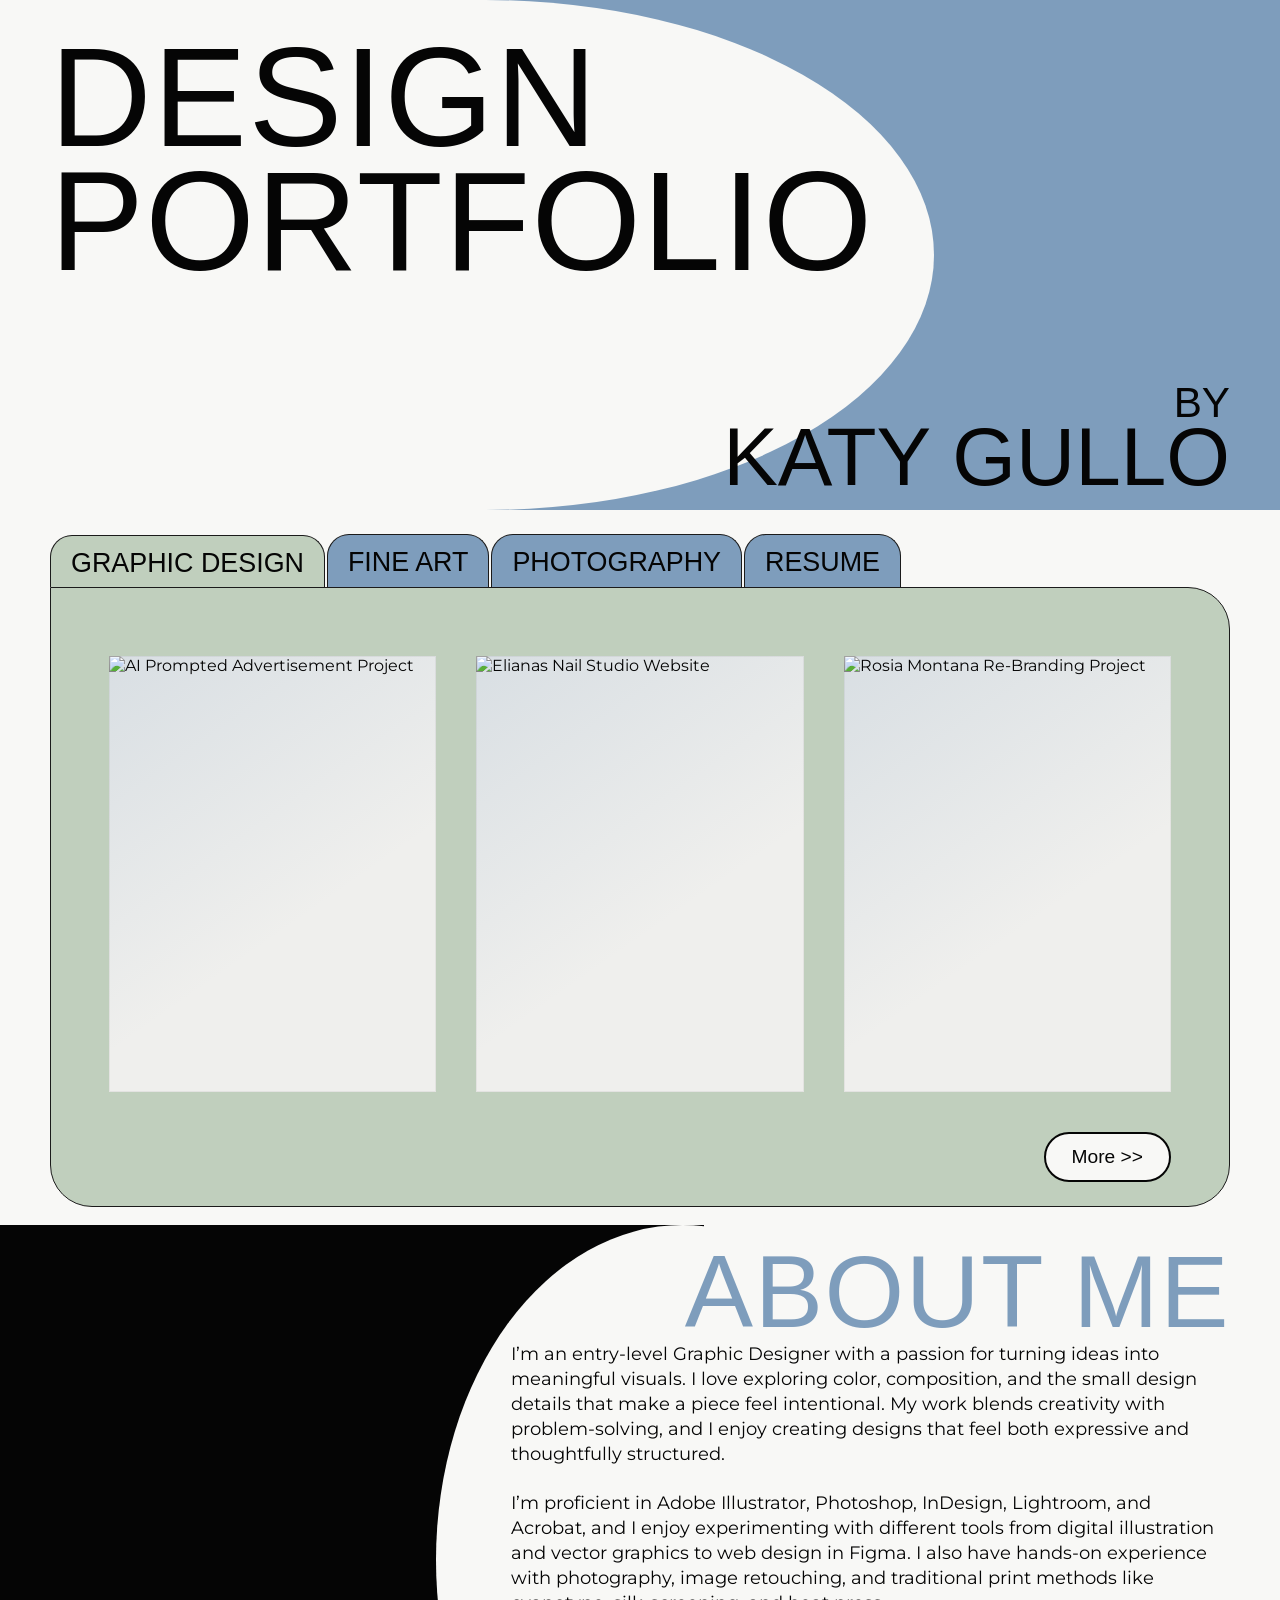
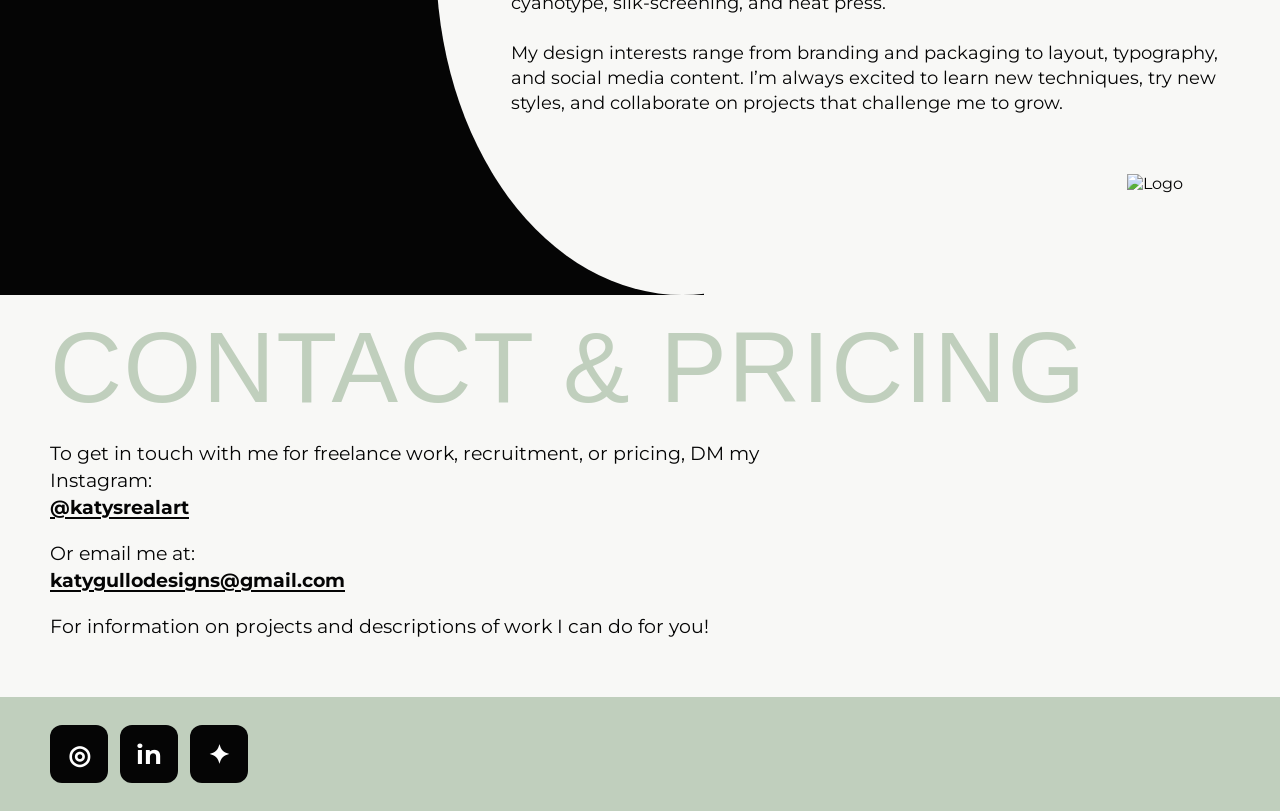
==== index.html @ 4bd1c9bb "Add files via upload" ====
<!DOCTYPE html>
<html lang="en">
<head>
  <meta charset="UTF-8">
  <meta name="viewport" content="width=device-width, initial-scale=1.0">

  <meta
    name="description"
    content="Design portfolio for Katy Gullo"
  >

  <title>Katy Gullo — Design Portfolio</title>

  <link rel="preconnect" href="https://fonts.googleapis.com">
  <link
    rel="preconnect"
    href="https://fonts.gstatic.com"
    crossorigin
  >

  <link
    href="https://fonts.googleapis.com/css2?family=Anton&family=Montserrat:wght@400;500;600;700&family=Sacramento&display=swap"
    rel="stylesheet"
  >

  <link rel="stylesheet" href="styles.css">
</head>

<body>

  <!-- Hero -->
  <header class="hero" id="top">
    <div class="hero-shape" aria-hidden="true"></div>

    <div class="hero-content shell">
      <h1>
        DESIGN<br>
        PORTFOLIO
      </h1>

      <div class="byline">
        <span>BY</span>
        <strong>KATY GULLO</strong>
      </div>
    </div>
  </header>

  <main>

    <!-- Portfolio -->
    <section
      class="portfolio shell"
      aria-labelledby="portfolio-heading"
    >
      <h2 id="portfolio-heading" class="sr-only">
        Portfolio
      </h2>

      <!-- Tabs -->
      <div
        class="tabs"
        role="tablist"
        aria-label="Portfolio categories"
      >
        <button
          class="tab active"
          id="graphic-tab"
          type="button"
          role="tab"
          aria-selected="true"
          aria-controls="graphic-panel"
          data-tab="graphic-panel"
        >
          Graphic Design
        </button>

        <button
          class="tab"
          id="fine-art-tab"
          type="button"
          role="tab"
          aria-selected="false"
          aria-controls="fine-art-panel"
          data-tab="fine-art-panel"
          tabindex="-1"
        >
          Fine Art
        </button>

        <button
          class="tab"
          id="photography-tab"
          type="button"
          role="tab"
          aria-selected="false"
          aria-controls="photography-panel"
          data-tab="photography-panel"
          tabindex="-1"
        >
          Photography
        </button>

        <button
          class="tab"
          id="resume-tab"
          type="button"
          role="tab"
          aria-selected="false"
          aria-controls="resume-panel"
          data-tab="resume-panel"
          tabindex="-1"
        >
          Resume
        </button>
      </div>

      <!-- Portfolio Panel -->
      <div class="portfolio-panel">

        <!-- Graphic Design -->
        <section
          class="tab-section active"
          id="graphic-panel"
          role="tabpanel"
          aria-labelledby="graphic-tab"
        >
          <div class="project-grid">

            <button
              class="project-card"
              type="button"
            >
              <div class="project-thumb">
                <img
                  src="images/Advertisement-02.png"
                  alt="AI Prompted Advertisement Project"
                >
              </div>
            </button>

            <button
              class="project-card"
              type="button"
            >
              <div class="project-thumb">
                <img
                  src="images/eliana-web.png"
                  alt="Elianas Nail Studio Website"
                >
              </div>
            </button>

            <button
              class="project-card"
              type="button"
            >
              <div class="project-thumb">
                <img
                  src="images/Rosia Montana Broschure.png"
                  alt="Rosia Montana Re-Branding Project"
                >
              </div>
            </button>

          </div>
        </section>

        <!-- Fine Art -->
        <section
          class="tab-section"
          id="fine-art-panel"
          role="tabpanel"
          aria-labelledby="fine-art-tab"
          hidden
        >
          <div class="project-grid">

            <button
              class="project-card"
              type="button"
            >
              <div class="project-thumb">
                <img
                  src="images/IMG_1880.jpeg"
                  alt="I Love TacoBell"
                >
              </div>
            </button>

            <button
              class="project-card"
              type="button"
            >
              <div class="project-thumb">
                <img
                  src="images/IMG_3014.jpeg"
                  alt="Barbies Dream House; Fabric Study"
                >
              </div>
            </button>

            <button
              class="project-card"
              type="button"
            >
              <div class="project-thumb">
                <img
                  src="images/FJH KG 1.jpg"
                  alt="Muscle Mother I"
                >
              </div>
            </button>

          </div>
        </section>

        <!-- Photography -->
        <section
          class="tab-section"
          id="photography-panel"
          role="tabpanel"
          aria-labelledby="photography-tab"
          hidden
        >
          <div class="project-grid">

            <button
              class="project-card"
              type="button"
            >
              <div class="project-thumb">
                <img
                  src="images/IMG_0689.JPG"
                  alt="Double Dutch Bus"
                >
              </div>
            </button>

            <button
              class="project-card"
              type="button"
            >
              <div class="project-thumb">
                <img
                  src="images/IMG_0504.JPG"
                  alt="Peets"
                >
              </div>
            </button>

            <button
              class="project-card"
              type="button"
            >
              <div class="project-thumb">
                <img
                  src="images/IMG_0500.JPG"
                  alt="Goliath"
                >
              </div>
            </button>

          </div>
        </section>

        <!-- Resume -->
        <section
          class="tab-section"
          id="resume-panel"
          role="tabpanel"
          aria-labelledby="resume-tab"
          hidden
        >
          <div class="resume-section">
            <h3>Resume</h3>

            <p>
              View or download my current graphic design resume.
            </p>

            <a
              class="resume-button"
              href="images/Katy_Gullo_Resume_2026.pdf"
              target="_blank"
              rel="noopener"
            >
              View Resume
            </a>
          </div>
        </section>
        <div class="portfolio-footer">
           <a href="portfolio-gd.html" class="more-button">
              More >>
            </a>
        </div>
      </div>
    </section>

    <!-- About -->
    <section class="about" id="about">
      <div class="about-art" aria-hidden="true"></div>

      <div class="about-copy shell">
        <h2>ABOUT ME</h2>

        <div class="about-text">
          <p>
            I’m an entry-level Graphic Designer with a passion for
            turning ideas into meaningful visuals. I love exploring
            color, composition, and the small design details that make
            a piece feel intentional. My work blends creativity with
            problem-solving, and I enjoy creating designs that feel
            both expressive and thoughtfully structured.
          </p>

          <p>
            I’m proficient in Adobe Illustrator, Photoshop, InDesign,
            Lightroom, and Acrobat, and I enjoy experimenting with
            different tools from digital illustration and vector
            graphics to web design in Figma. I also have hands-on
            experience with photography, image retouching, and
            traditional print methods like cyanotype, silk-screening,
            and heat press.
          </p>

          <p>
            My design interests range from branding and packaging to
            layout, typography, and social media content. I’m always
            excited to learn new techniques, try new styles, and
            collaborate on projects that challenge me to grow.
          </p>
        </div>

<div class="signature" aria-label="Katy Gullo signature logo">
    <img src="images/kgweb.png" alt="Logo">
</div>
      </div>
    </section>

    <!-- Contact -->
    <section class="contact shell" id="contact">
      <h2>CONTACT &amp; PRICING</h2>

      <p>
        To get in touch with me for freelance work, recruitment, or
        pricing, DM my Instagram:
        <br>

        <a
          href="https://instagram.com/katysrealart"
          target="_blank"
          rel="noopener"
        >
          @katysrealart
        </a>
      </p>

      <p>
        Or email me at:
        <br>

        <a href="mailto:katygullodesigns@gmail.com">
          katygullodesigns@gmail.com
        </a>
      </p>

      <p>
        For information on projects and descriptions of work I can do
        for you!
      </p>
    </section>

  </main>

  <!-- Footer -->
  <footer>
    <div class="shell social-row">
      <a
        class="social"
        href="https://instagram.com/katysrealart"
        target="_blank"
        rel="noopener"
        aria-label="Instagram"
      >
        ◎
      </a>

      <a
        class="social"
        href="https://www.linkedin.com/in/katy-gullo-81116621b/"
        aria-label="LinkedIn"
      >
        in
      </a>

      <a
        class="social"
        href="mailto:katygullodesigns@gmail.com"
        aria-label="Email"
      >
        ✦
      </a>
    </div>
  </footer>

  <!-- Lightbox -->
  <div
    class="lightbox"
    id="lightbox"
    aria-hidden="true"
  >
    <button
      class="lightbox-close"
      id="lightboxClose"
      type="button"
      aria-label="Close preview"
    >
      ×
    </button>

    <div
      class="lightbox-card"
      role="dialog"
      aria-modal="true"
      aria-labelledby="lightboxTitle"
    >
      <div
        class="lightbox-image"
        id="lightboxImage"
      ></div>

      <h3 id="lightboxTitle"></h3>
      <p id="lightboxDescription"></p>
    </div>
  </div>

  <script src="script.js"></script>
</body>
</html>
---- styles.css ----
:root {
  --blue: #7e9dbc;
  --sage: #c0cfbd;
  --paper: #f8f8f6;
  --ink: #050505;
  --line: #1b1b1b;
  --soft: #efefed;
}

/* ========================================
   Reset and Base Styles
======================================== */

*,
*::before,
*::after {
  box-sizing: border-box;
}

html {
  scroll-behavior: smooth;
}

@font-face {
  font-family: "Tokyo";
  src:
    url("fonts/Tokyo-Regular.woff2") format("woff2"),
    url("fonts/Tokyo-Regular.woff") format("woff");
  font-weight: 400;
  font-style: normal;
  font-display: swap;
}

body {
  margin: 0;
  overflow-x: hidden;
  color: var(--ink);
  background: var(--paper);
  font-family: "Montserrat", Arial, sans-serif;
}

button,
input,
textarea,
select {
  font: inherit;
}

button,
a {
  -webkit-tap-highlight-color: transparent;
}

button {
  color: inherit;
}

a {
  color: inherit;
}

img {
  display: block;
  max-width: 100%;
}

.shell {
  width: min(1180px, calc(100% - 32px));
  margin-inline: auto;
}

.sr-only {
  position: absolute;
  width: 1px;
  height: 1px;
  padding: 0;
  margin: -1px;
  overflow: hidden;
  clip-path: inset(50%);
  white-space: nowrap;
  border: 0;
}

/* ========================================
   Hero
======================================== */

.hero {
  position: relative;
  min-height: 510px;
  overflow: hidden;
  background: var(--blue);
}

.hero-shape {
  position: absolute;
  inset: 0 auto 0 0;
  width: 73%;
  background: var(--paper);
  border-radius: 0 48% 48% 0 / 0 50% 50% 0;
}

.hero-content {
  position: relative;
  min-height: 510px;
}

.hero h1 {
  margin: 0;
  padding-top: 36px;
  font-family: "Tokyo", sans-serif;
  font-size: clamp(4.8rem, 11vw, 10.2rem);
  font-weight: 400;
  line-height: 0.88;
  letter-spacing: 0.01em;
}

.byline {
  position: absolute;
  right: 0;
  bottom: 18px;
  display: flex;
  flex-direction: column;
  align-items: flex-end;
  font-family: "Tokyo", sans-serif;
  line-height: 0.86;
}

.byline span {
  font-size: clamp(1.8rem, 3.3vw, 3rem);
}

.byline strong {
  font-size: clamp(3rem, 6.4vw, 5.5rem);
  font-weight: 400;
}

/* ========================================
   Portfolio and Tabs
======================================== */

.portfolio {
  position: relative;
  z-index: 2;
  margin-top: 24px;
}

.tabs {
  display: flex;
  align-items: flex-end;
  gap: 2px;
  overflow-x: auto;
  scrollbar-width: none;
}

.tabs::-webkit-scrollbar {
  display: none;
}

.tab {
  flex: 0 0 auto;
  min-width: max-content;
  padding: 12px 20px 9px;
  border: 1px solid var(--line);
  border-bottom: 0;
  border-radius: 22px 22px 0 0;
  background: var(--blue);
  font-family: "Tokyo", sans-serif;
  font-size: clamp(1.15rem, 2.1vw, 1.8rem);
  font-weight: 400;
  text-transform: uppercase;
  cursor: pointer;
  transition:
    background-color 0.2s ease,
    transform 0.2s ease;
}

.tab:hover {
  background: #91abc4;
}

.tab.active {
  z-index: 2;
  background: var(--sage);
  transform: translateY(1px);
}

.tab:focus-visible {
  outline: 3px solid var(--ink);
  outline-offset: 3px;
}

.portfolio-panel {
  min-height: 510px;
  padding: 68px 58px 24px;
  border: 1px solid var(--line);
  border-radius: 0 42px 42px 42px;
  background: var(--sage);
}

/* ========================================
   Tab Sections
======================================== */

.tab-section {
  display: none;
}

.tab-section.active {
  display: block;
  animation: tabFade 0.3s ease;
}

.tab-section[hidden] {
  display: none;
}

@keyframes tabFade {
  from {
    opacity: 0;
    transform: translateY(8px);
  }

  to {
    opacity: 1;
    transform: translateY(0);
  }
}

/* ========================================
   Project Grid
======================================== */

.project-grid {
  display: grid;
  grid-template-columns: repeat(3, minmax(0, 1fr));
  gap: 40px;
  width: 100%;
}

.project-card {
  display: block;
  width: 100%;
  min-width: 0;
  margin: 0;
  padding: 0;
  border: 0;
  background: transparent;
  appearance: none;
  text-align: left;
  cursor: pointer;
}

.project-thumb {
  width: 100%;
  aspect-ratio: 3 / 4;
  overflow: hidden;
  display: grid;
  place-items: center;
  background-color: var(--soft);
  background-image: linear-gradient(
    145deg,
    rgba(126, 157, 188, 0.2),
    transparent 60%
  );
  box-shadow: inset 0 0 0 1px rgba(0, 0, 0, 0.05);
  transition:
    transform 0.25s ease,
    box-shadow 0.25s ease;
}

.project-thumb img {
  width: 100%;
  height: 100%;
  object-fit: cover;
  object-position: center;
}

.project-card:hover .project-thumb,
.project-card:focus-visible .project-thumb {
  transform: translateY(-5px);
  box-shadow: 0 12px 24px rgba(0, 0, 0, 0.14);
}

.project-card:focus-visible {
  outline: 3px solid var(--blue);
  outline-offset: 5px;
}

/* ========================================
   Resume Panel
======================================== */

.resume-section {
  min-height: 340px;
  display: grid;
  place-content: center;
  justify-items: center;
  padding: 40px 20px;
  text-align: center;
}

.resume-section h3 {
  margin: 0 0 14px;
  font-family: "Tokyo", sans-serif;
  font-size: clamp(2.8rem, 6vw, 5rem);
  font-weight: 400;
  line-height: 1;
}

.resume-section p {
  margin: 0 0 24px;
  font-size: 1.1rem;
  line-height: 1.5;
}

.resume-button {
  display: inline-block;
  padding: 12px 24px;
  border: 1px solid var(--ink);
  border-radius: 999px;
  background: var(--blue);
  color: var(--ink);
  font-weight: 700;
  text-decoration: none;
  transition:
    transform 0.2s ease,
    background-color 0.2s ease;
}

.resume-button:hover {
  transform: translateY(-2px);
  background: var(--paper);
}

.resume-button:focus-visible {
  outline: 3px solid var(--ink);
  outline-offset: 4px;
}
.portfolio-footer{
    display:flex;
    justify-content:flex-end;
    margin-top:40px;
}

.more-button{
    display:inline-flex;
    align-items:center;
    justify-content:center;
    padding:12px 26px;
    border:2px solid var(--ink);
    border-radius:999px;
    background:var(--paper);
    color:var(--ink);
    font-family:"Tokyo", sans-serif;
    font-size:1.2rem;
    text-decoration:none;
    transition:.25s ease;
}

.more-button:hover{
    background:var(--blue);
    color:white;
    transform:translateY(-3px);
}

.more-button:active{
    transform:translateY(0);
}

/* ========================================
   About
======================================== */

.about {
  position: relative;
  min-height: 670px;
  margin-top: 18px;
  overflow: hidden;
  background: var(--paper);
}

.about-art {
  position: absolute;
  left: 0;
  top: 0;
  bottom: 0;
  width: 55%;
  background: var(--ink);
  overflow: hidden;
}

.about-art::after {
  content: "";
  position: absolute;
  right: -32%;
  top: 0;
  width: 70%;
  height: 100%;
  background: var(--paper);
  border-radius: 50%;
}

.about-copy {
  position: relative;
  min-height: 670px;
  padding: 18px 0 35px 36%;
}

.about h2,
.contact h2 {
  margin: 0;
  font-family: "Tokyo", sans-serif;
  font-weight: 400;
  line-height: 0.95;
  letter-spacing: 0.015em;
}

.about h2 {
  color: var(--blue);
  font-size: clamp(4.6rem, 8vw, 8rem);
  text-align: right;
}

.about-text {
  max-width: 810px;
  margin-left: auto;
  font-size: clamp(0.98rem, 1.4vw, 1.25rem);
  line-height: 1.4;
}

.about-text p {
  margin: 0 0 24px;
}

/* ========================================
   Signature
======================================== */

.signature {
  position: relative;
  width: 150px;
  height: 90px;
  display: grid;
  place-items: center;
  margin: 20px 0 0 auto;
}

.kg {
  color: var(--sage);
  font-family: "Tokyo", sans-serif;
  font-size: 5.5rem;
  line-height: 1;
}

.script {
  position: absolute;
  font-family: "Sacramento", cursive;
  font-size: 2rem;
  line-height: 1;
  transform: rotate(-7deg);
}

/* ========================================
   Contact
======================================== */

.contact {
  padding: 26px 0 38px;
}

.contact h2 {
  margin-bottom: 24px;
  color: var(--sage);
  font-size: clamp(4rem, 7.8vw, 7.5rem);
}

.contact p {
  max-width: 800px;
  font-size: clamp(1rem, 1.5vw, 1.22rem);
  line-height: 1.4;
}

.contact a {
  font-weight: 700;
  text-decoration-thickness: 2px;
  text-underline-offset: 3px;
}

.contact a:hover {
  color: var(--blue);
}

/* ========================================
   Footer
======================================== */

footer {
  padding: 28px 0;
  background: var(--sage);
}

.social-row {
  display: flex;
  gap: 12px;
}

.social {
  width: 58px;
  height: 58px;
  display: grid;
  place-items: center;
  border-radius: 12px;
  background: var(--ink);
  color: #ffffff;
  font-size: 1.65rem;
  font-weight: 700;
  text-decoration: none;
  transition:
    transform 0.2s ease,
    opacity 0.2s ease;
}

.social:hover {
  transform: translateY(-3px);
  opacity: 0.85;
}

.social:focus-visible {
  outline: 3px solid var(--blue);
  outline-offset: 4px;
}

/* ========================================
   Lightbox
======================================== */

.lightbox {
  position: fixed;
  inset: 0;
  z-index: 20;
  display: none;
  place-items: center;
  padding: 24px;
  background: rgba(0, 0, 0, 0.78);
}

.lightbox.open {
  display: grid;
}

.lightbox-card {
  width: min(760px, 100%);
  max-height: 90vh;
  overflow-y: auto;
  padding: 22px;
  border-radius: 22px;
  background: var(--paper);
}

.lightbox-image {
  height: min(62vh, 520px);
  overflow: hidden;
  display: grid;
  place-items: center;
  background: var(--soft);
}

.lightbox-image img {
  width: 100%;
  height: 100%;
  object-fit: contain;
}

.lightbox-card h3 {
  margin: 18px 0 5px;
  font-family: "Tokyo", sans-serif;
  font-size: 2rem;
  font-weight: 400;
}

.lightbox-card p {
  margin: 0;
  line-height: 1.5;
}

.lightbox-close {
  position: fixed;
  top: 18px;
  right: 25px;
  padding: 0;
  border: 0;
  background: transparent;
  color: #ffffff;
  font-size: 3rem;
  line-height: 1;
  cursor: pointer;
}

.lightbox-close:focus-visible {
  outline: 3px solid #ffffff;
  outline-offset: 4px;
}

/* ========================================
   Tablet
======================================== */

@media (max-width: 840px) {
  .hero,
  .hero-content {
    min-height: 420px;
  }

  .hero-shape {
    width: 84%;
  }

  .portfolio-panel {
    padding: 42px 24px 22px;
  }

  .project-grid {
    grid-template-columns: repeat(2, minmax(0, 1fr));
    gap: 18px;
  }

  .about-art {
    width: 44%;
    clip-path: ellipse(92% 52% at 0% 50%);
  }

  .about-copy {
    padding-left: 28%;
  }
}

/* ========================================
   Mobile
======================================== */

@media (max-width: 640px) {
  .shell {
    width: calc(100% - 24px);
  }

  .hero,
  .hero-content {
    min-height: 350px;
  }

  .hero-shape {
    width: 92%;
  }

  .hero h1 {
    padding-top: 28px;
    font-size: clamp(4rem, 20vw, 6.2rem);
  }

  .byline {
    bottom: 14px;
  }

  .byline span {
    font-size: 1.4rem;
  }

  .byline strong {
    font-size: 2.6rem;
  }

  .tab {
    padding: 9px 13px 7px;
    font-size: 1.05rem;
  }

  .portfolio-panel {
    min-height: unset;
    padding: 32px 18px 20px;
    border-radius: 0 28px 28px 28px;
  }

  .project-grid {
    grid-template-columns: 1fr;
    gap: 24px;
  }

  .project-thumb {
    aspect-ratio: 4 / 5;
  }

  .resume-section {
    min-height: 280px;
    padding: 30px 15px;
  }

  .about {
    min-height: unset;
  }

  .about-art {
    display: none;
  }

  .about-copy {
    min-height: unset;
    padding: 30px 0;
  }

  .about h2 {
    font-size: clamp(3.8rem, 18vw, 6rem);
    text-align: left;
  }

  .about-text {
    margin: 0;
  }

  .signature {
    margin-left: 0;
  }

  .contact h2 {
    font-size: clamp(3rem, 15vw, 5rem);
  }

  .social {
    width: 50px;
    height: 50px;
  }

  .lightbox {
    padding: 14px;
  }

  .lightbox-card {
    padding: 14px;
    border-radius: 16px;
  }

  .lightbox-image {
    height: 55vh;
  }

  .lightbox-close {
    top: 10px;
    right: 14px;
  }
}

/* ========================================
   Reduced Motion
======================================== */

@media (prefers-reduced-motion: reduce) {
  html {
    scroll-behavior: auto;
  }

  *,
  *::before,
  *::after {
    animation-duration: 0.01ms !important;
    animation-iteration-count: 1 !important;
    transition-duration: 0.01ms !important;
  }
}

/* ========================================
   Page Load Animations
======================================== */

.hero-shape {
  transform: translateX(-8%);
  opacity: 0;
  animation: heroShapeIn 0.9s ease forwards;
}

.hero h1 {
  opacity: 0;
  transform: translateY(30px);
  animation: heroTitleIn 0.8s ease 0.2s forwards;
}

.byline {
  opacity: 0;
  transform: translateX(25px);
  animation: bylineIn 0.7s ease 0.55s forwards;
}

@keyframes heroShapeIn {
  to {
    opacity: 1;
    transform: translateX(0);
  }
}

@keyframes heroTitleIn {
  to {
    opacity: 1;
    transform: translateY(0);
  }
}

@keyframes bylineIn {
  to {
    opacity: 1;
    transform: translateX(0);
  }
}
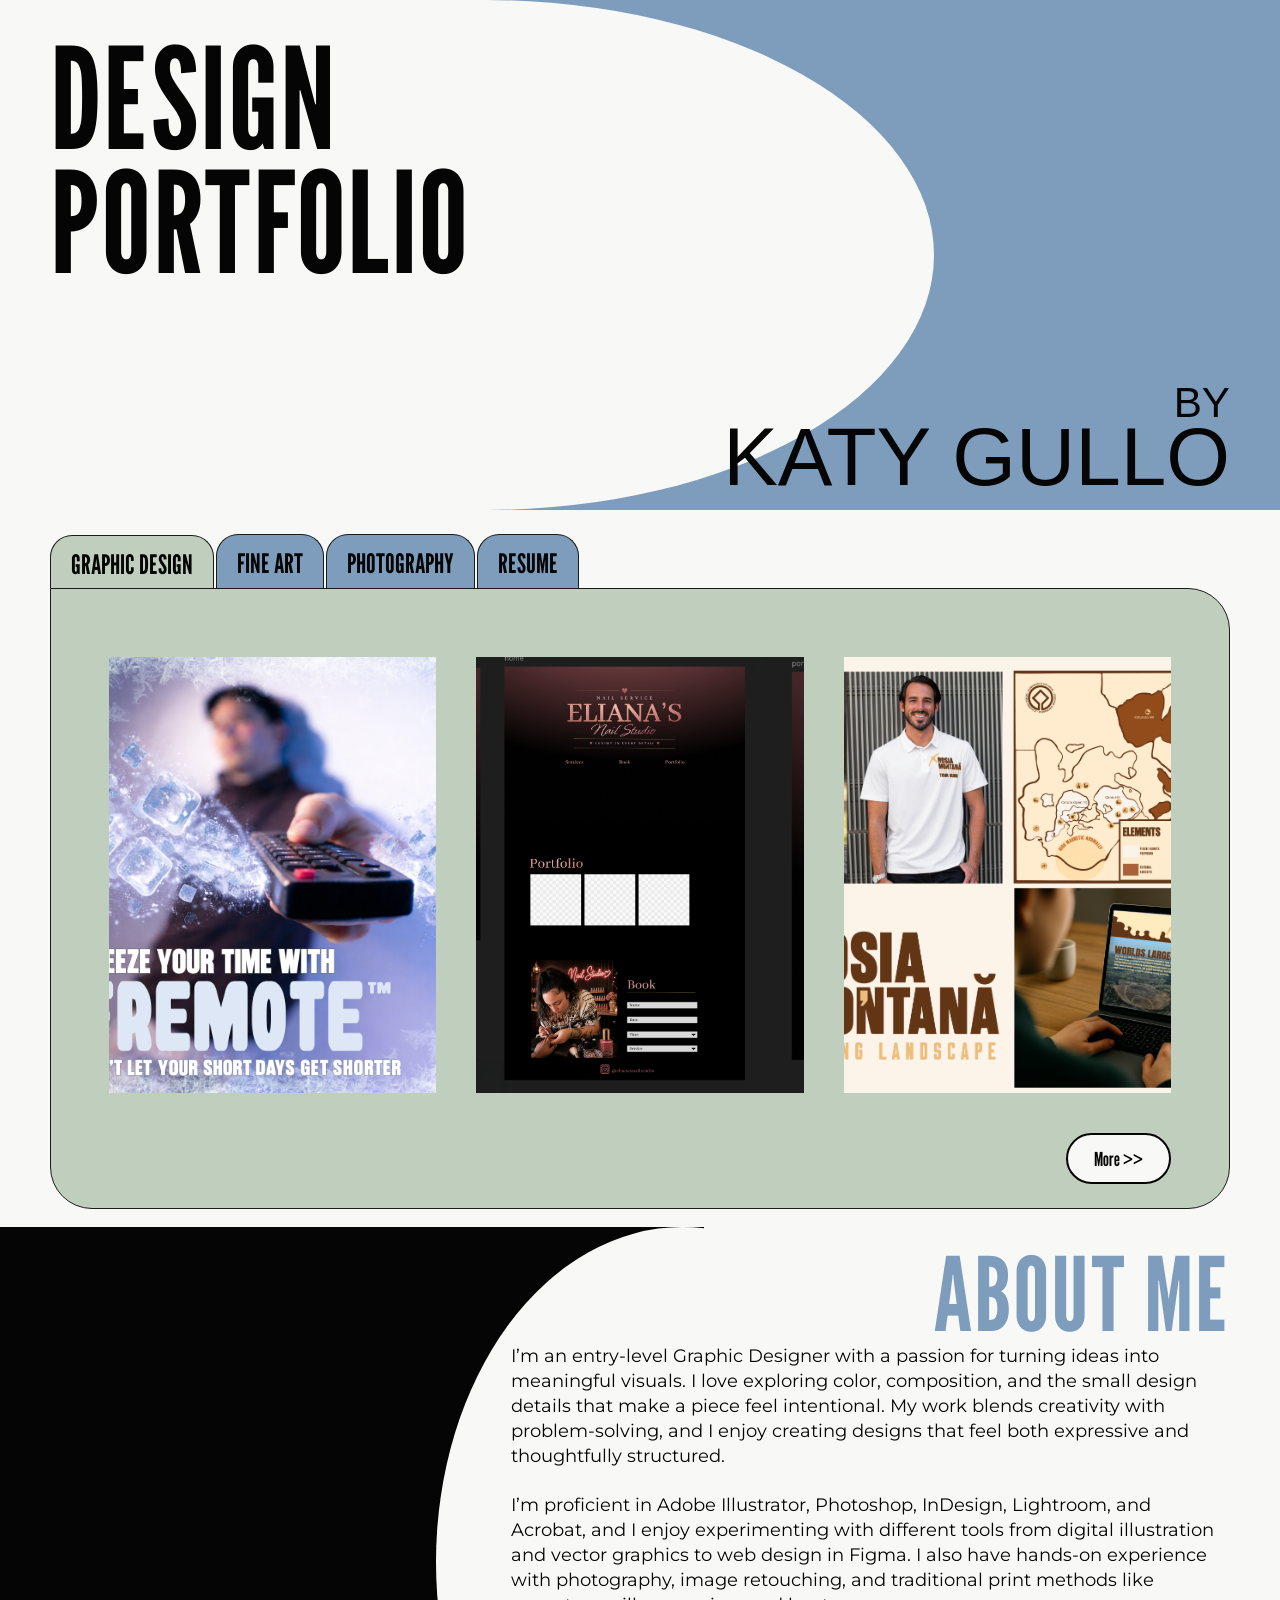
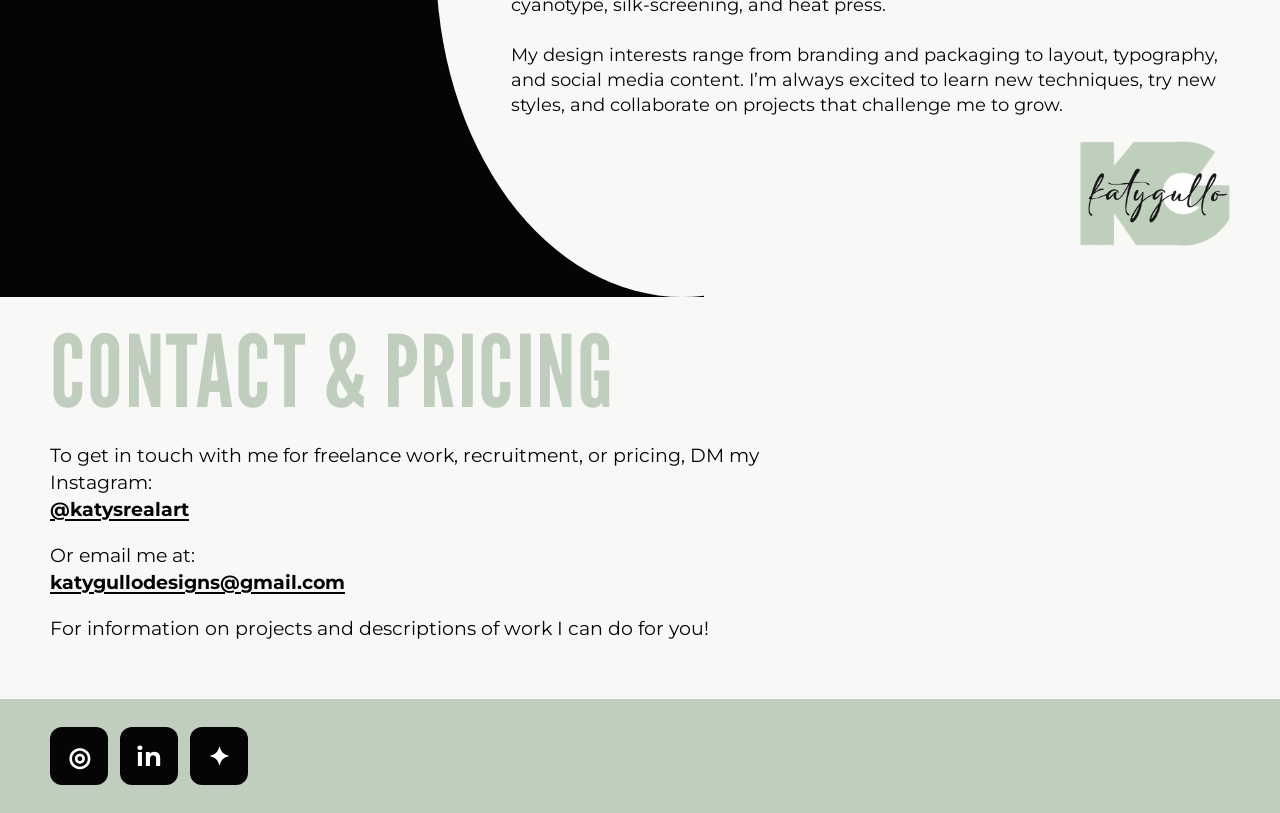
==== commit 58077d9b: "Update index.html" ====
--- a/index.html
+++ b/index.html
@@ -3,6 +3,9 @@
 <head>
   <meta charset="UTF-8">
   <meta name="viewport" content="width=device-width, initial-scale=1.0">
+  <style>
+@import url('https://fonts.googleapis.com/css2?family=League+Gothic&display=swap');
+</style>
 
   <meta
     name="description"
@@ -436,4 +439,4 @@
 
   <script src="script.js"></script>
 </body>
-</html>+</html>
--- a/styles.css
+++ b/styles.css
@@ -21,14 +21,13 @@
   scroll-behavior: smooth;
 }
 
-@font-face {
-  font-family: "Tokyo";
-  src:
-    url("fonts/Tokyo-Regular.woff2") format("woff2"),
-    url("fonts/Tokyo-Regular.woff") format("woff");
-  font-weight: 400;
-  font-style: normal;
-  font-display: swap;
+
+html,
+button,
+input,
+textarea,
+select {
+  font-family: "League Gothic", sans-serif;
 }
 
 body {
@@ -108,7 +107,7 @@
 .hero h1 {
   margin: 0;
   padding-top: 36px;
-  font-family: "Tokyo", sans-serif;
+  font-family: "League Gothic", sans-serif;
   font-size: clamp(4.8rem, 11vw, 10.2rem);
   font-weight: 400;
   line-height: 0.88;
@@ -165,7 +164,7 @@
   border-bottom: 0;
   border-radius: 22px 22px 0 0;
   background: var(--blue);
-  font-family: "Tokyo", sans-serif;
+  font-family: "League Gothic", sans-serif;
   font-size: clamp(1.15rem, 2.1vw, 1.8rem);
   font-weight: 400;
   text-transform: uppercase;
@@ -302,7 +301,7 @@
 
 .resume-section h3 {
   margin: 0 0 14px;
-  font-family: "Tokyo", sans-serif;
+  font-family: "League Gothic", sans-serif;
   font-size: clamp(2.8rem, 6vw, 5rem);
   font-weight: 400;
   line-height: 1;
@@ -352,7 +351,7 @@
     border-radius:999px;
     background:var(--paper);
     color:var(--ink);
-    font-family:"Tokyo", sans-serif;
+   font-family: "League Gothic", sans-serif;
     font-size:1.2rem;
     text-decoration:none;
     transition:.25s ease;
@@ -410,7 +409,7 @@
 .about h2,
 .contact h2 {
   margin: 0;
-  font-family: "Tokyo", sans-serif;
+  font-family: "League Gothic", sans-serif;
   font-weight: 400;
   line-height: 0.95;
   letter-spacing: 0.015em;
@@ -448,7 +447,7 @@
 
 .kg {
   color: var(--sage);
-  font-family: "Tokyo", sans-serif;
+  font-family: "League Gothic", sans-serif;
   font-size: 5.5rem;
   line-height: 1;
 }
@@ -574,7 +573,7 @@
 
 .lightbox-card h3 {
   margin: 18px 0 5px;
-  font-family: "Tokyo", sans-serif;
+  font-family: "League Gothic", sans-serif;
   font-size: 2rem;
   font-weight: 400;
 }
@@ -808,4 +807,4 @@
     opacity: 1;
     transform: translateX(0);
   }
-}+}
